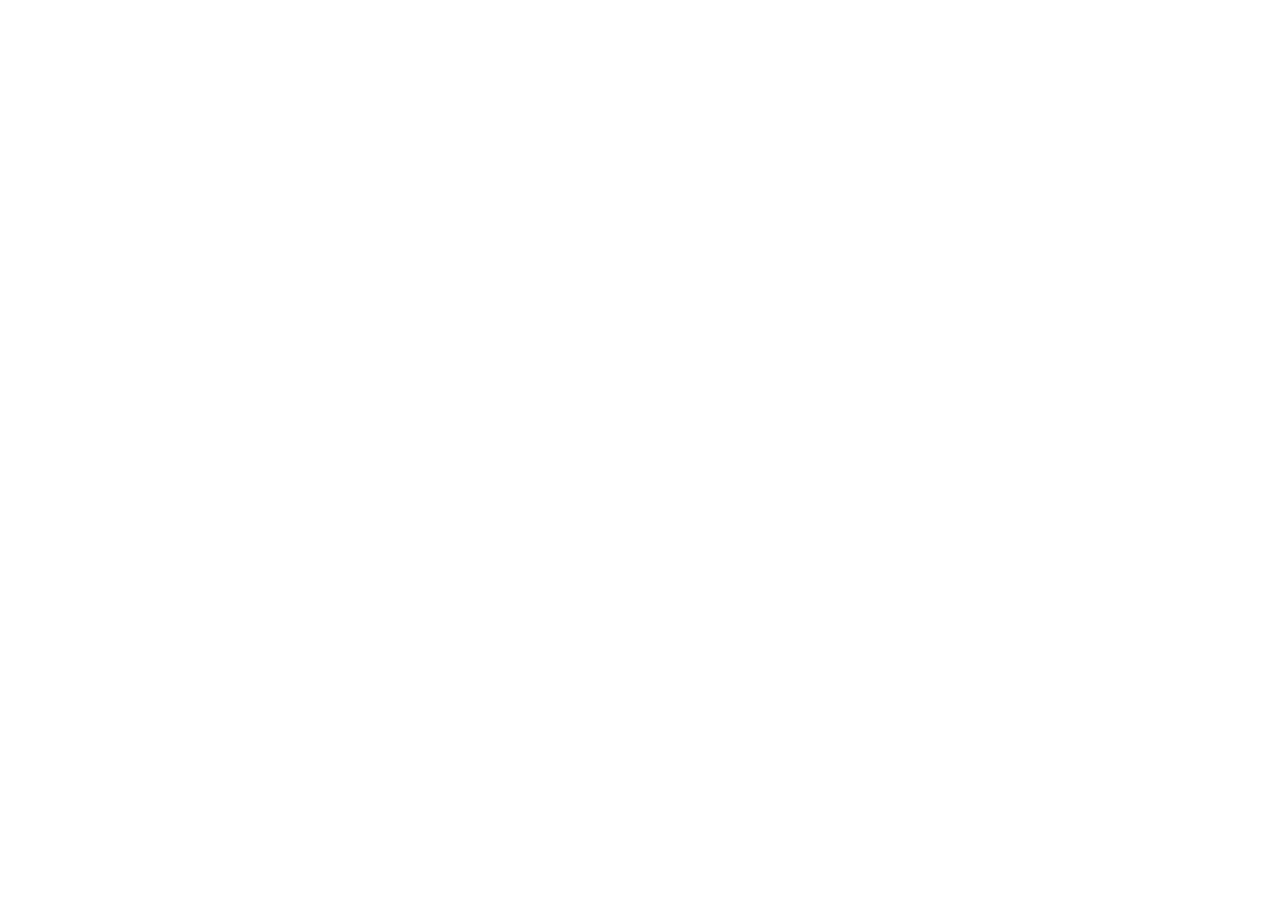
==== index.html @ 90fdc57e "Add files via upload" ====
<!doctype html>
<html lang="en">
  <head>
    <meta charset="UTF-8" />
    <link rel="icon" type="image/svg+xml" href="favicon.svg" />
    <meta name="viewport" content="width=device-width, initial-scale=1.0" />
    <meta
      name="description"
      content="Yarn Edit: handmade crochet studio from Hyderabad. Flowers and bouquets that never wilt, wearables, custom orders — every price up front, checkout on yarnedit.com."
    />
    <title>Yarn Edit · Handmade Crochet Studio</title>
    <script type="module" crossorigin src="/assets/index-BcJJy-9c.js"></script>
    <link rel="stylesheet" crossorigin href="/assets/index-CaB0WdJX.css">
  </head>
  <body>
    <div id="root"></div>
  </body>
</html>
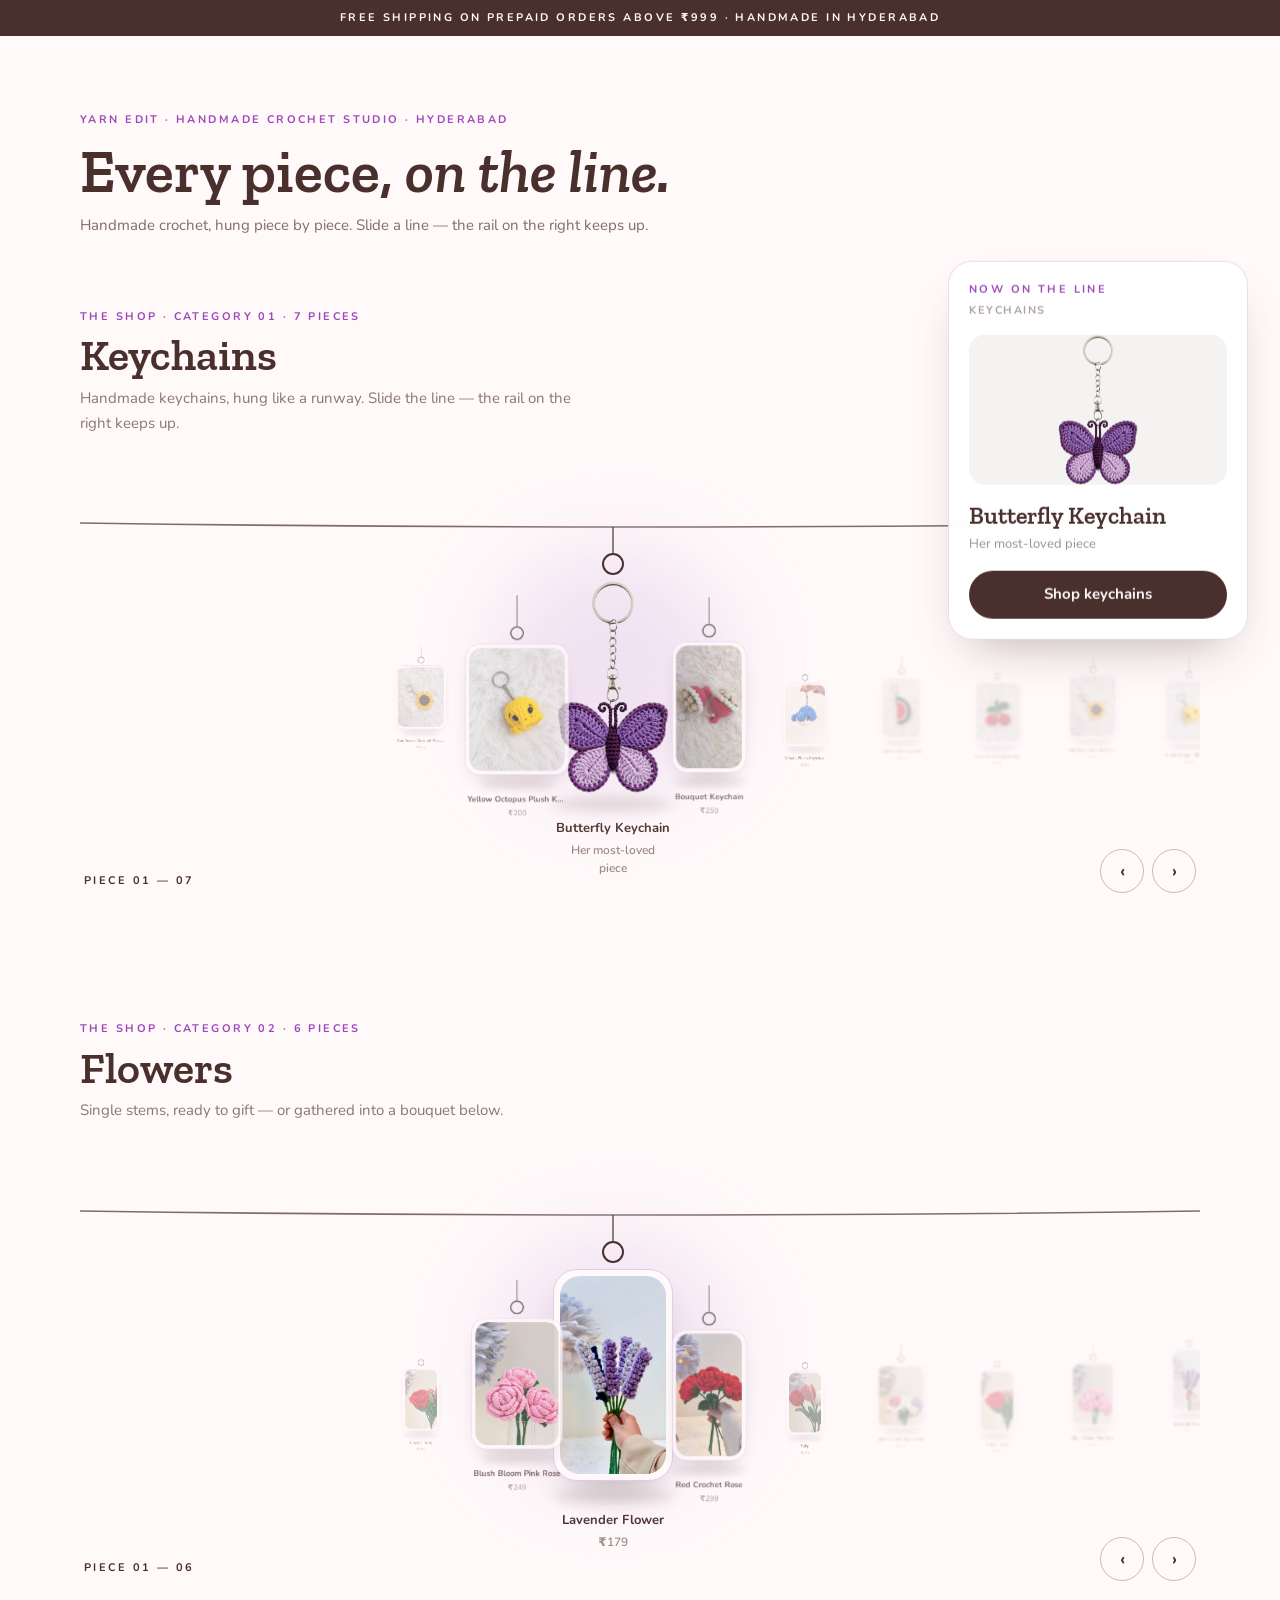
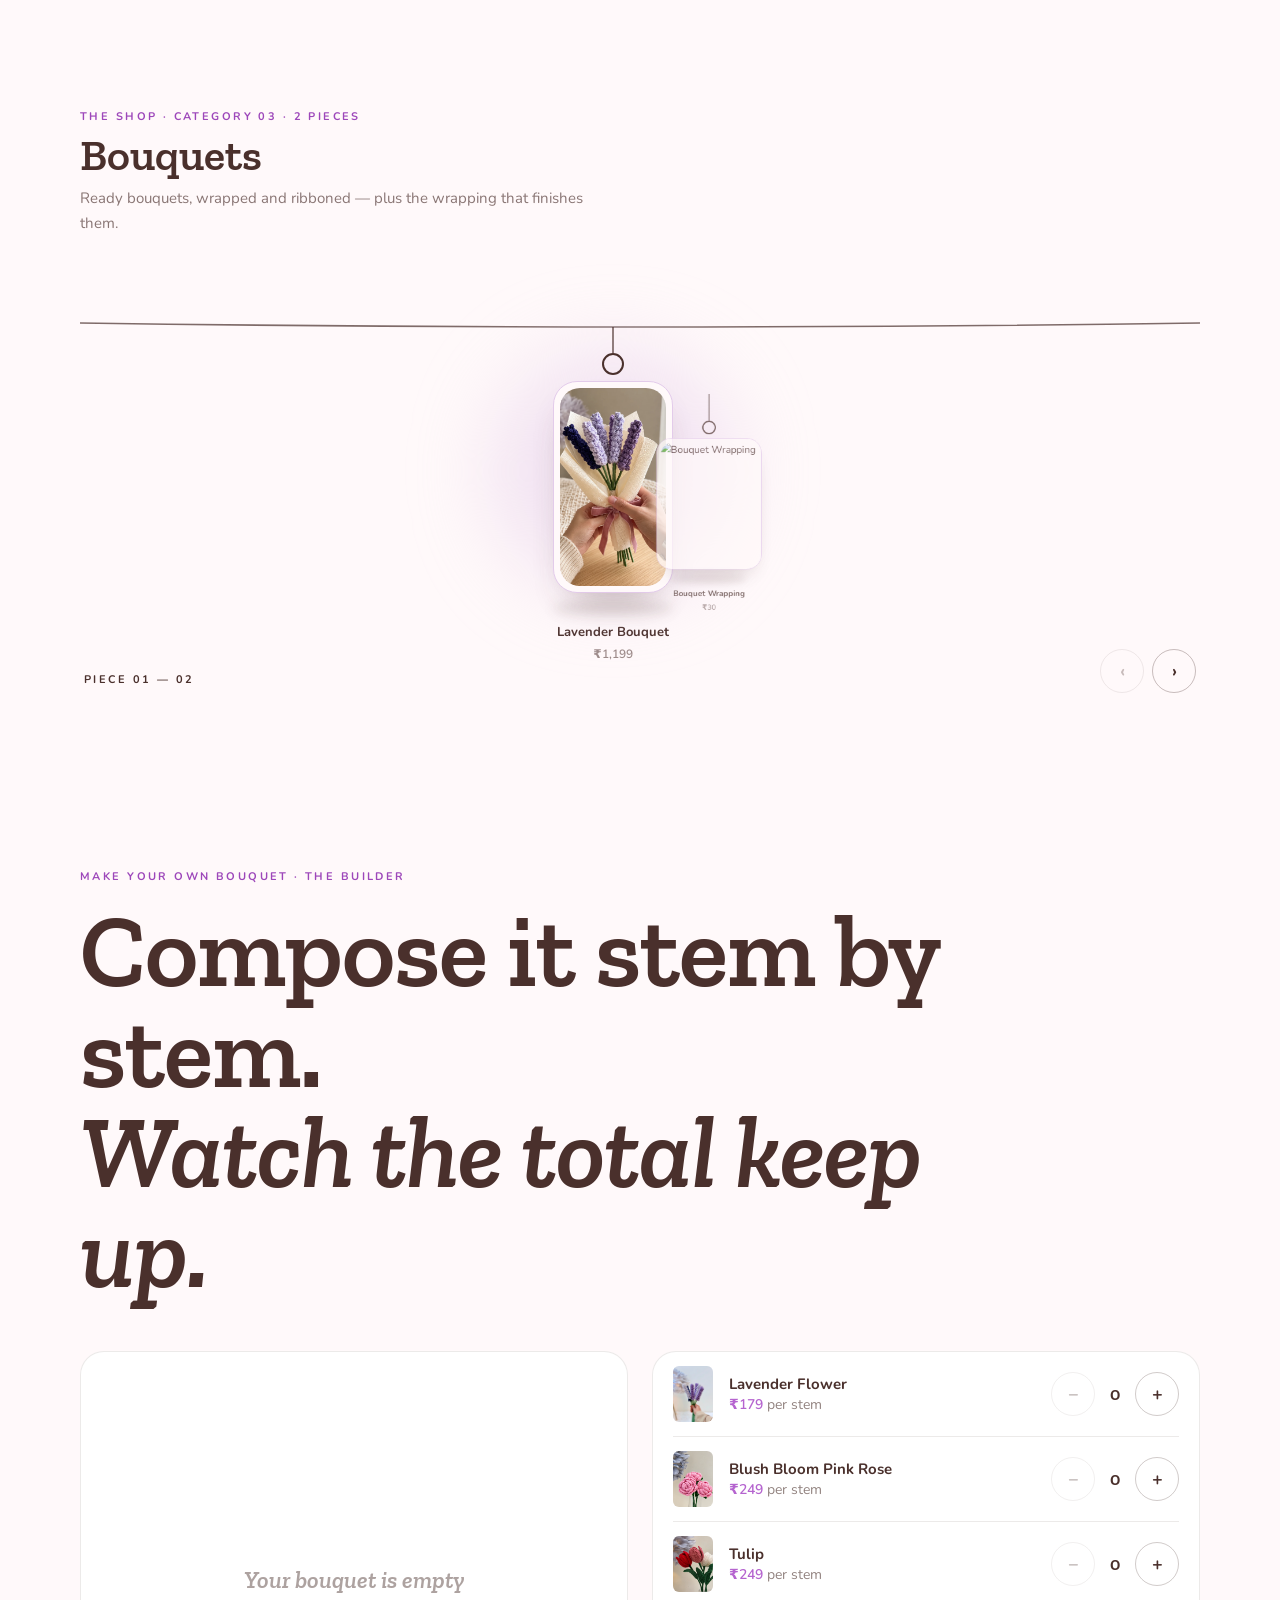
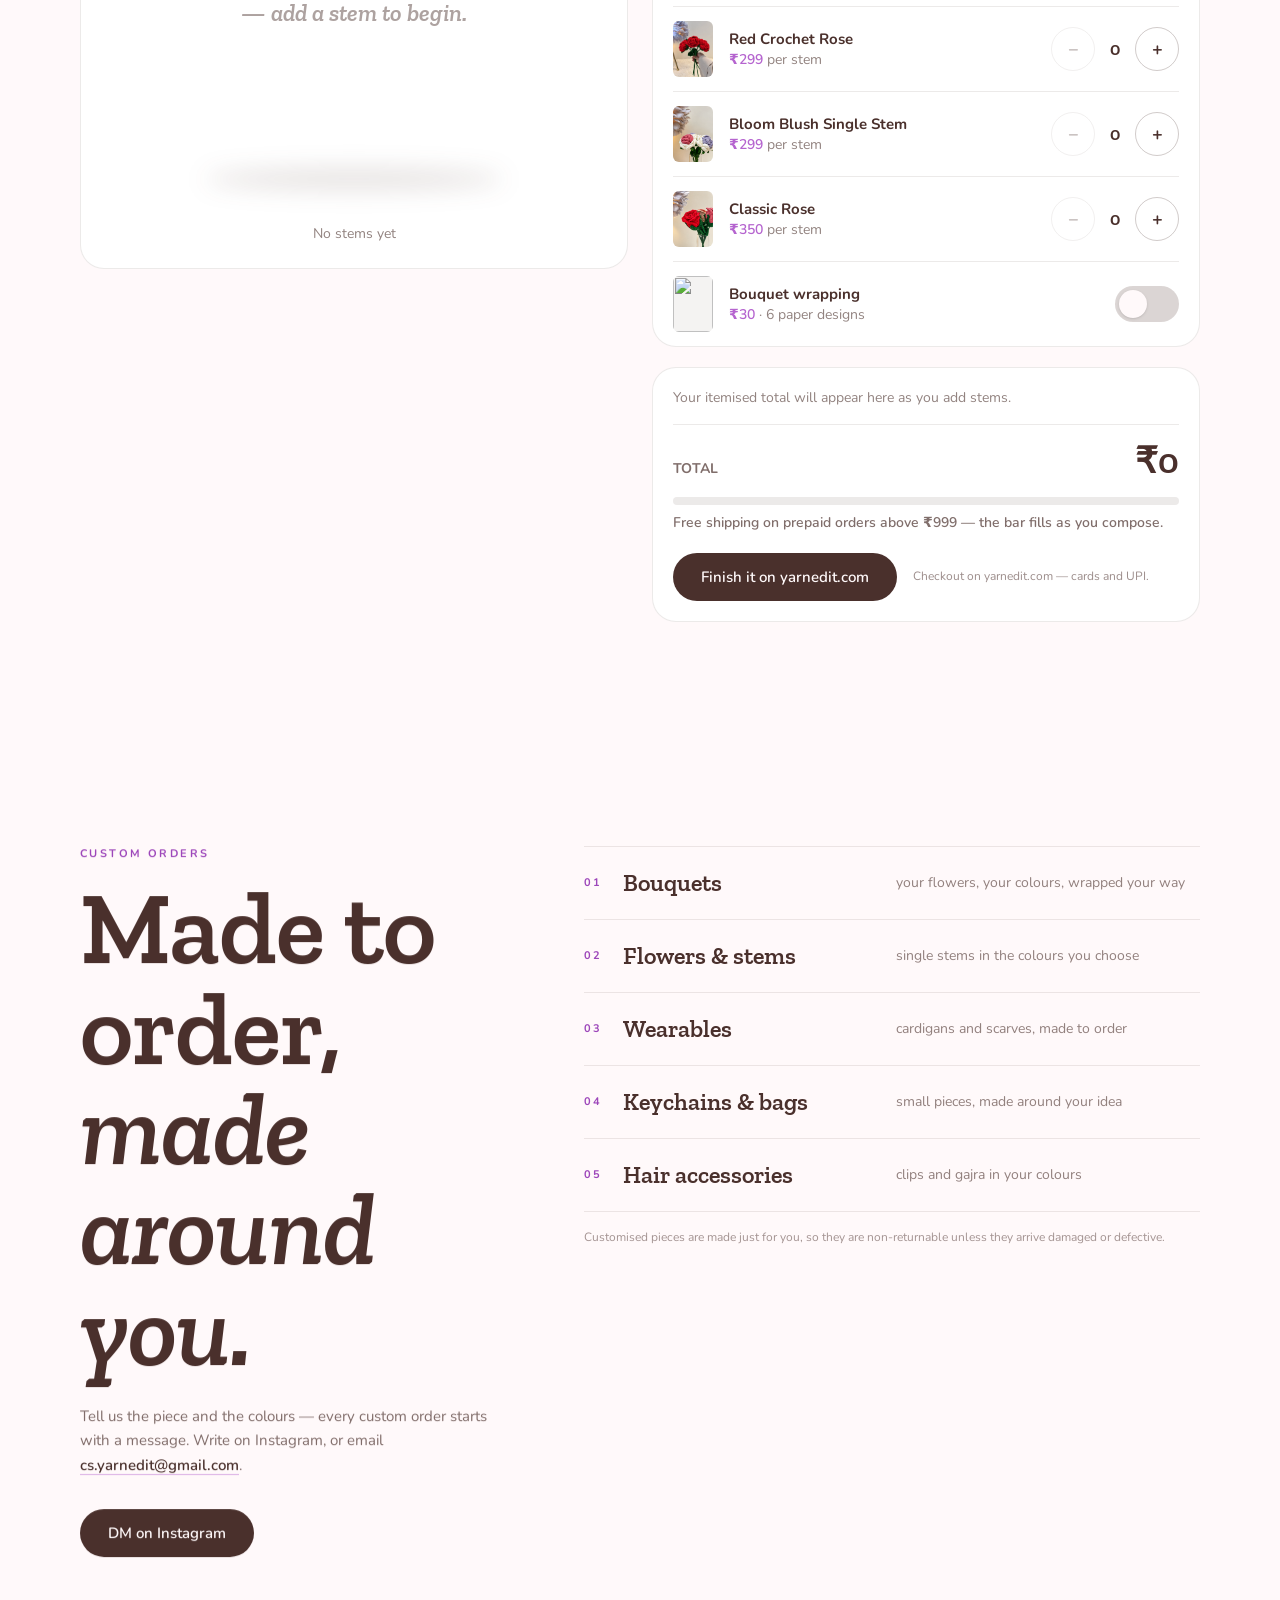
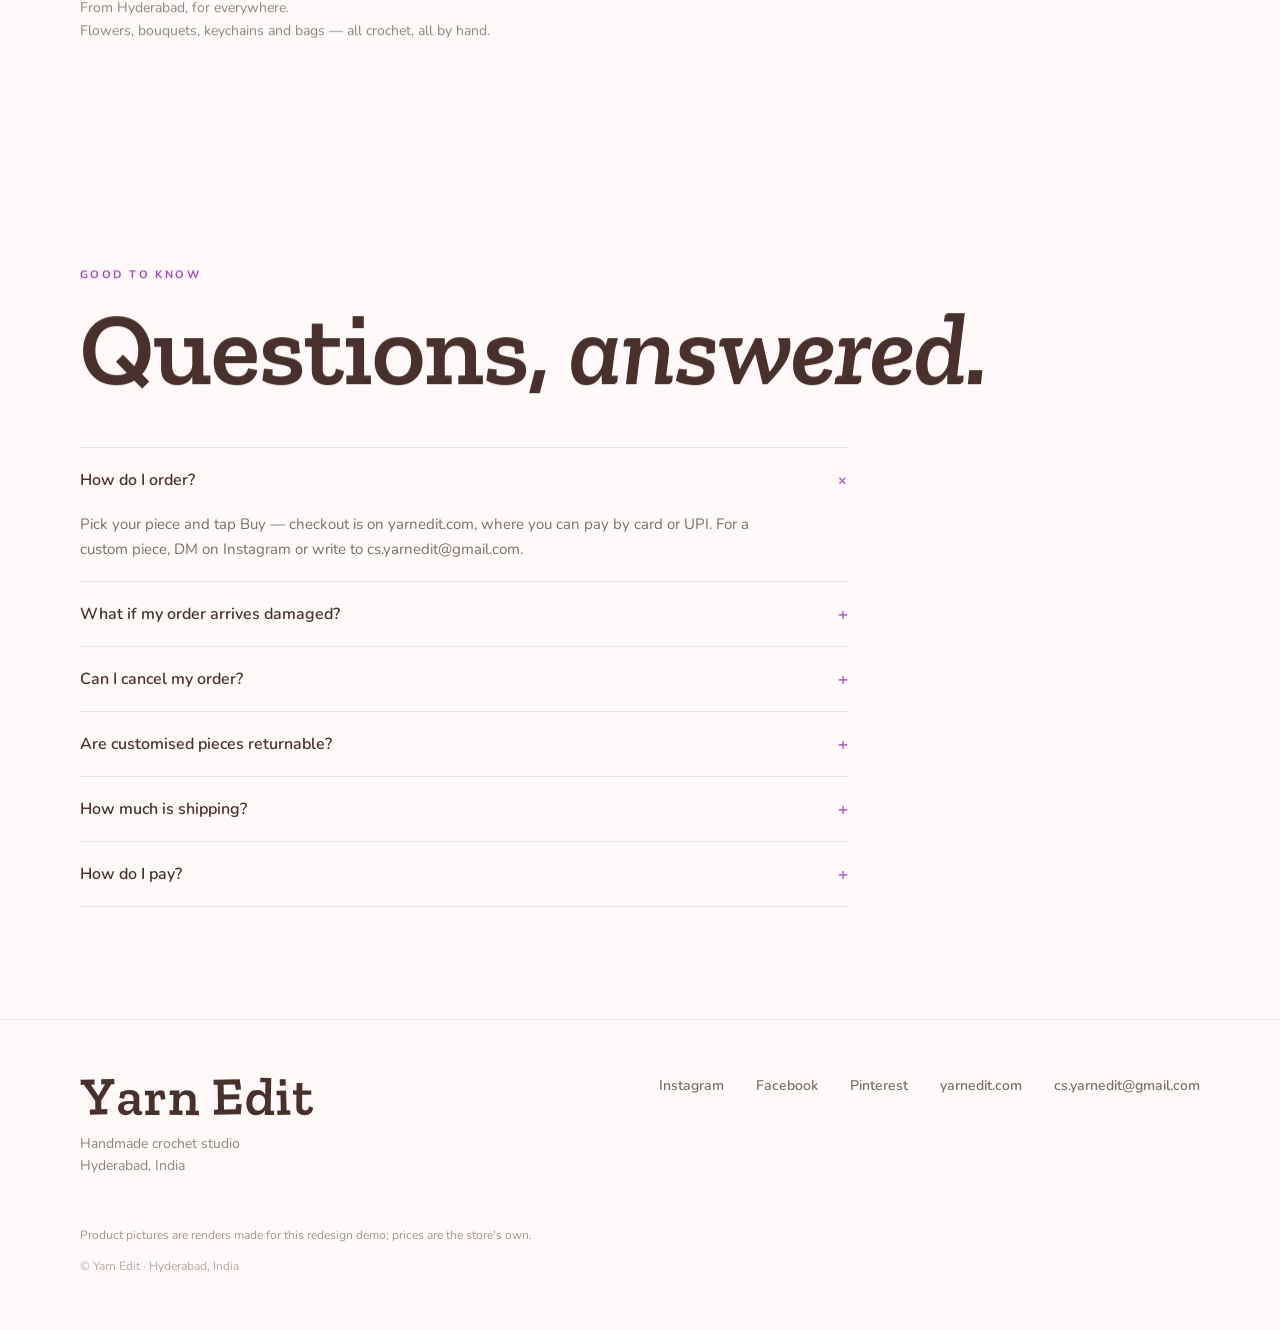
==== commit cbfdd071: "Deploy Yarn Edit v4.1" ====
--- a/index.html
+++ b/index.html
@@ -2,15 +2,15 @@
 <html lang="en">
   <head>
     <meta charset="UTF-8" />
-    <link rel="icon" type="image/svg+xml" href="favicon.svg" />
+    <link rel="icon" type="image/png" href="favicon.png" />
     <meta name="viewport" content="width=device-width, initial-scale=1.0" />
     <meta
       name="description"
       content="Yarn Edit: handmade crochet studio from Hyderabad. Flowers and bouquets that never wilt, wearables, custom orders — every price up front, checkout on yarnedit.com."
     />
     <title>Yarn Edit · Handmade Crochet Studio</title>
-    <script type="module" crossorigin src="/assets/index-BcJJy-9c.js"></script>
-    <link rel="stylesheet" crossorigin href="/assets/index-CaB0WdJX.css">
+    <script type="module" crossorigin src="/assets/index-EZCE_pSj.js"></script>
+    <link rel="stylesheet" crossorigin href="/assets/index-dqt8Z9zb.css">
   </head>
   <body>
     <div id="root"></div>
